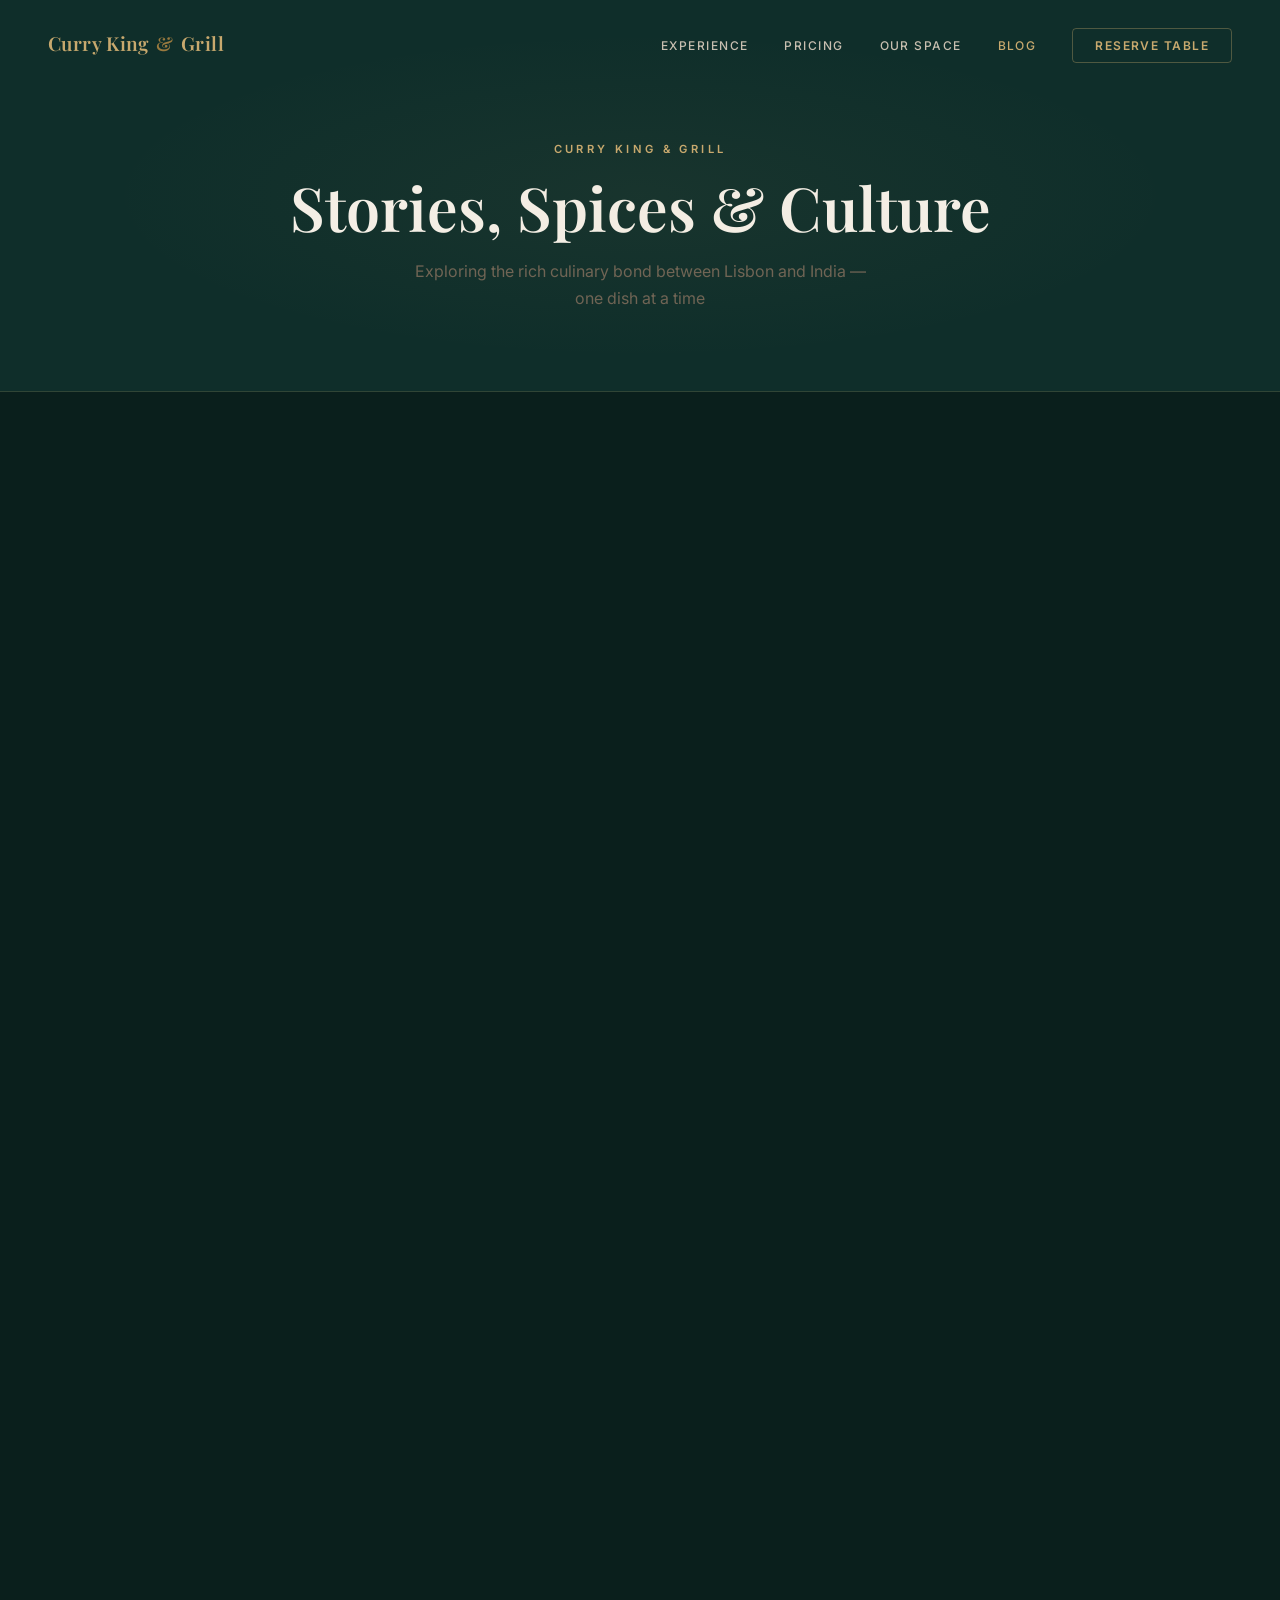
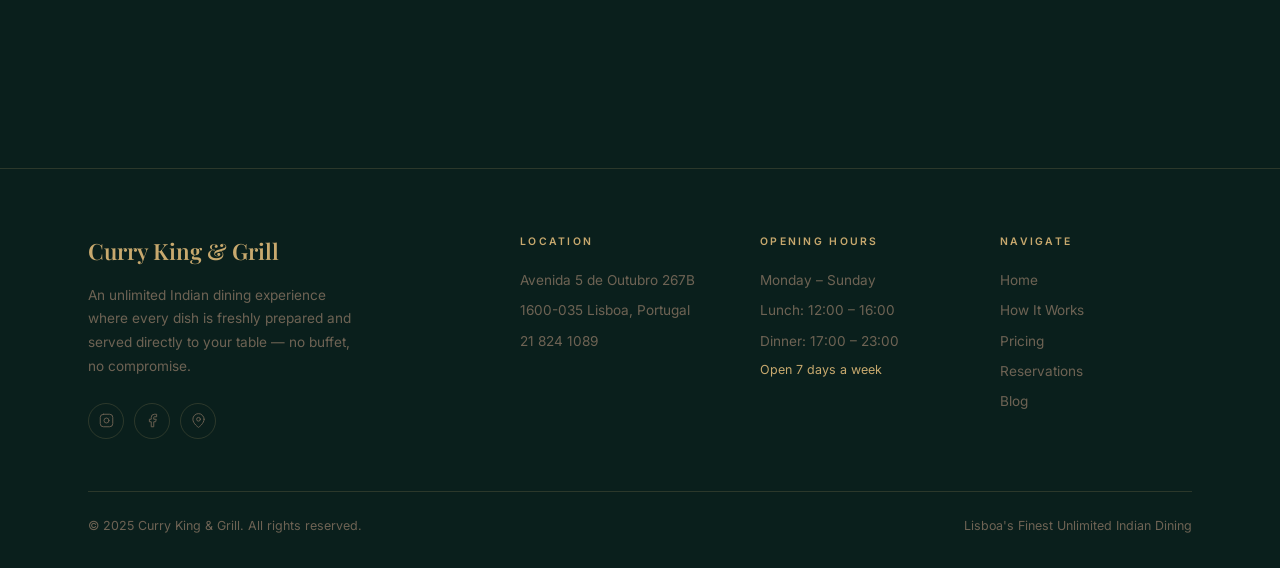
==== blog.html @ 9db5842d "Add blog section with 5 SEO articles on Indian food and Lisbon - Add blog.css with listing and artic" ====
<!DOCTYPE html>
<html lang="en">
<head>
    <meta charset="UTF-8">
    <meta name="viewport" content="width=device-width, initial-scale=1.0">
    <title>Blog — Indian Food, Lisbon & Culture | Curry King & Grill</title>
    <meta name="description" content="Explore articles about Indian cuisine in Lisbon, Portugal's unique culinary connection with India, the best Indian dishes to try, and the history behind the spices.">
    <meta name="keywords" content="indian food lisbon, indian cuisine portugal, lisbon food blog, indian restaurant lisbon, indian food culture">
    <link rel="canonical" href="https://curryking.pt/blog.html">

    <!-- Open Graph -->
    <meta property="og:title" content="Blog — Indian Food, Lisbon & Culture | Curry King & Grill">
    <meta property="og:description" content="Explore articles about Indian cuisine in Lisbon, Portugal's unique culinary connection with India, and the best Indian dishes to try.">
    <meta property="og:type" content="website">
    <meta property="og:url" content="https://curryking.pt/blog.html">
    <meta property="og:image" content="https://curryking.pt/photos/DSC08992 (1).jpg">

    <link rel="preconnect" href="https://fonts.googleapis.com">
    <link rel="preconnect" href="https://fonts.gstatic.com" crossorigin>
    <link href="https://fonts.googleapis.com/css2?family=Playfair+Display:ital,wght@0,400;0,500;0,600;0,700;1,400;1,500&family=Inter:wght@300;400;500;600&display=swap" rel="stylesheet">
    <link rel="stylesheet" href="styles.css">
    <link rel="stylesheet" href="blog.css">
</head>
<body>

    <!-- NAVIGATION -->
    <nav class="nav scrolled" id="nav">
        <div class="nav__container">
            <a href="index.html" class="nav__logo">
                <span>Curry King</span> <span class="nav__logo-amp">&amp;</span> <span>Grill</span>
            </a>
            <button class="nav__toggle" id="navToggle" aria-label="Toggle navigation">
                <span></span><span></span><span></span>
            </button>
            <ul class="nav__links" id="navLinks">
                <li><a href="index.html#experience" class="nav__link">Experience</a></li>
                <li><a href="index.html#pricing" class="nav__link">Pricing</a></li>
                <li><a href="index.html#ambience" class="nav__link">Our Space</a></li>
                <li><a href="blog.html" class="nav__link" style="color: var(--clr-gold)">Blog</a></li>
                <li><a href="index.html#reservation" class="nav__cta">Reserve Table</a></li>
            </ul>
        </div>
    </nav>

    <!-- BLOG HERO -->
    <div class="blog-hero">
        <div class="container">
            <span class="blog-hero__label">Curry King &amp; Grill</span>
            <h1 class="blog-hero__title">Stories, Spices &amp; Culture</h1>
            <p class="blog-hero__subtitle">Exploring the rich culinary bond between Lisbon and India — one dish at a time</p>
        </div>
    </div>

    <!-- ARTICLES GRID -->
    <section class="blog-section">
        <div class="container">
            <div class="blog-grid">

                <!-- Featured article -->
                <a href="blog/indian-food-lisbon-portugal-connection.html" class="blog-card blog-card--featured reveal">
                    <div class="blog-card__img-wrap">
                        <img src="photos/DSC08992 (1).jpg" alt="Indian dishes spread — Curry King & Grill Lisbon" loading="lazy">
                        <div class="blog-card__img-overlay"></div>
                        <span class="blog-card__cat">History &amp; Culture</span>
                    </div>
                    <div class="blog-card__body">
                        <div class="blog-card__meta">
                            <span>January 15, 2025</span>
                            <span class="blog-card__meta-dot"></span>
                            <span>6 min read</span>
                        </div>
                        <h2 class="blog-card__title">Indian Food in Lisbon: Portugal's Unique Culinary Connection with India</h2>
                        <p class="blog-card__excerpt">Few cities in Europe share as deep a bond with Indian cuisine as Lisbon. Long before Indian restaurants became fashionable worldwide, Portugal and India were exchanging spices, flavours, and culinary traditions across the seas — a relationship that continues to shape Lisbon's food scene today.</p>
                        <span class="blog-card__link">
                            Read Article
                            <svg viewBox="0 0 24 24" fill="none" stroke="currentColor" stroke-width="2" stroke-linecap="round" stroke-linejoin="round"><line x1="5" y1="12" x2="19" y2="12"/><polyline points="12 5 19 12 12 19"/></svg>
                        </span>
                    </div>
                </a>

                <!-- Article 2 -->
                <a href="blog/unlimited-indian-dining-lisbon.html" class="blog-card reveal" style="--reveal-delay: 0.1s">
                    <div class="blog-card__img-wrap">
                        <img src="photos/DSC07503 (1) (1).jpg" alt="Curry King & Grill dining room" loading="lazy">
                        <div class="blog-card__img-overlay"></div>
                        <span class="blog-card__cat">Dining Experience</span>
                    </div>
                    <div class="blog-card__body">
                        <div class="blog-card__meta">
                            <span>February 3, 2025</span>
                            <span class="blog-card__meta-dot"></span>
                            <span>5 min read</span>
                        </div>
                        <h2 class="blog-card__title">Unlimited Indian Dining in Lisbon — A Revolution in How We Experience Indian Food</h2>
                        <p class="blog-card__excerpt">What if you could order every dish that caught your eye — then order more? Discover how unlimited Indian dining is changing the way Lisbon eats.</p>
                        <span class="blog-card__link">
                            Read Article
                            <svg viewBox="0 0 24 24" fill="none" stroke="currentColor" stroke-width="2" stroke-linecap="round" stroke-linejoin="round"><line x1="5" y1="12" x2="19" y2="12"/><polyline points="12 5 19 12 12 19"/></svg>
                        </span>
                    </div>
                </a>

                <!-- Article 3 -->
                <a href="blog/goa-lisbon-portugal-india-culinary-history.html" class="blog-card reveal" style="--reveal-delay: 0.15s">
                    <div class="blog-card__img-wrap">
                        <img src="photos/DSC08837 (1).jpg" alt="Tandoori chicken — Indian spice tradition" loading="lazy">
                        <div class="blog-card__img-overlay"></div>
                        <span class="blog-card__cat">History</span>
                    </div>
                    <div class="blog-card__body">
                        <div class="blog-card__meta">
                            <span>February 20, 2025</span>
                            <span class="blog-card__meta-dot"></span>
                            <span>7 min read</span>
                        </div>
                        <h2 class="blog-card__title">From Goa to Lisbon: 500 Years of Portugal and India's Culinary Bond</h2>
                        <p class="blog-card__excerpt">When Vasco da Gama sailed into the Indian Ocean in 1498, he sparked a culinary revolution that still resonates in Lisbon's kitchens and restaurants today.</p>
                        <span class="blog-card__link">
                            Read Article
                            <svg viewBox="0 0 24 24" fill="none" stroke="currentColor" stroke-width="2" stroke-linecap="round" stroke-linejoin="round"><line x1="5" y1="12" x2="19" y2="12"/><polyline points="12 5 19 12 12 19"/></svg>
                        </span>
                    </div>
                </a>

                <!-- Article 4 -->
                <a href="blog/best-indian-dishes-lisbon-food-guide.html" class="blog-card reveal" style="--reveal-delay: 0.2s">
                    <div class="blog-card__img-wrap">
                        <img src="photos/DSC09037 (1).jpg" alt="Butter chicken curry" loading="lazy">
                        <div class="blog-card__img-overlay"></div>
                        <span class="blog-card__cat">Food Guide</span>
                    </div>
                    <div class="blog-card__body">
                        <div class="blog-card__meta">
                            <span>March 10, 2025</span>
                            <span class="blog-card__meta-dot"></span>
                            <span>6 min read</span>
                        </div>
                        <h2 class="blog-card__title">The Best Indian Dishes to Try in Lisbon — A Complete Food Guide</h2>
                        <p class="blog-card__excerpt">From silky Butter Chicken to charred Tandoori skewers — your essential guide to the Indian dishes every visitor to Lisbon must try at least once.</p>
                        <span class="blog-card__link">
                            Read Article
                            <svg viewBox="0 0 24 24" fill="none" stroke="currentColor" stroke-width="2" stroke-linecap="round" stroke-linejoin="round"><line x1="5" y1="12" x2="19" y2="12"/><polyline points="12 5 19 12 12 19"/></svg>
                        </span>
                    </div>
                </a>

                <!-- Article 5 -->
                <a href="blog/lisbon-indian-food-destination-europe.html" class="blog-card reveal" style="--reveal-delay: 0.25s">
                    <div class="blog-card__img-wrap">
                        <img src="photos/DSC07465 (1) (1).jpg" alt="Curry King & Grill — Lisbon's Indian dining destination" loading="lazy">
                        <div class="blog-card__img-overlay"></div>
                        <span class="blog-card__cat">Lisbon</span>
                    </div>
                    <div class="blog-card__body">
                        <div class="blog-card__meta">
                            <span>April 2, 2025</span>
                            <span class="blog-card__meta-dot"></span>
                            <span>5 min read</span>
                        </div>
                        <h2 class="blog-card__title">Why Lisbon Is Becoming Europe's Next Great Indian Food Destination</h2>
                        <p class="blog-card__excerpt">Quietly and confidently, Lisbon has been building a reputation as one of Europe's finest cities for authentic Indian cuisine. Here's why food lovers are taking notice.</p>
                        <span class="blog-card__link">
                            Read Article
                            <svg viewBox="0 0 24 24" fill="none" stroke="currentColor" stroke-width="2" stroke-linecap="round" stroke-linejoin="round"><line x1="5" y1="12" x2="19" y2="12"/><polyline points="12 5 19 12 12 19"/></svg>
                        </span>
                    </div>
                </a>

            </div>
        </div>
    </section>

    <!-- FOOTER -->
    <footer class="footer">
        <div class="container">
            <div class="footer__grid">
                <div class="footer__brand">
                    <h3 class="footer__logo">Curry King &amp; Grill</h3>
                    <p class="footer__tagline">An unlimited Indian dining experience where every dish is freshly prepared and served directly to your table — no buffet, no compromise.</p>
                    <div class="footer__social">
                        <a href="https://www.instagram.com/currykingngrill/" target="_blank" rel="noopener noreferrer" aria-label="Instagram">
                            <svg viewBox="0 0 24 24" fill="none" stroke="currentColor" stroke-width="1.5" stroke-linecap="round" stroke-linejoin="round"><rect x="2" y="2" width="20" height="20" rx="5"/><circle cx="12" cy="12" r="4"/><circle cx="17.5" cy="6.5" r="0.5" fill="currentColor" stroke="none"/></svg>
                        </a>
                        <a href="https://www.facebook.com/currykingngrill" target="_blank" rel="noopener noreferrer" aria-label="Facebook">
                            <svg viewBox="0 0 24 24" fill="none" stroke="currentColor" stroke-width="1.5" stroke-linecap="round" stroke-linejoin="round"><path d="M18 2h-3a5 5 0 0 0-5 5v3H7v4h3v8h4v-8h3l1-4h-4V7a1 1 0 0 1 1-1h3z"/></svg>
                        </a>
                        <a href="https://maps.google.com/?q=Avenida+5+de+Outubro+267B,+1600-035+Lisboa" target="_blank" rel="noopener noreferrer" aria-label="Google Maps">
                            <svg viewBox="0 0 24 24" fill="none" stroke="currentColor" stroke-width="1.5" stroke-linecap="round" stroke-linejoin="round"><path d="M21 10c0 7-9 13-9 13S3 17 3 10a9 9 0 0 1 18 0z"/><circle cx="12" cy="10" r="3"/></svg>
                        </a>
                    </div>
                </div>
                <div class="footer__col">
                    <h4>Location</h4>
                    <ul>
                        <li>Avenida 5 de Outubro 267B</li>
                        <li>1600-035 Lisboa, Portugal</li>
                        <li><a href="tel:+351218241089">21 824 1089</a></li>
                    </ul>
                </div>
                <div class="footer__col">
                    <h4>Opening Hours</h4>
                    <ul>
                        <li>Monday – Sunday</li>
                        <li>Lunch: 12:00 – 16:00</li>
                        <li>Dinner: 17:00 – 23:00</li>
                        <li class="footer__open-badge">Open 7 days a week</li>
                    </ul>
                </div>
                <div class="footer__col">
                    <h4>Navigate</h4>
                    <ul>
                        <li><a href="index.html">Home</a></li>
                        <li><a href="index.html#experience">How It Works</a></li>
                        <li><a href="index.html#pricing">Pricing</a></li>
                        <li><a href="index.html#reservation">Reservations</a></li>
                        <li><a href="blog.html">Blog</a></li>
                    </ul>
                </div>
            </div>
            <div class="footer__bottom">
                <p>&copy; 2025 Curry King &amp; Grill. All rights reserved.</p>
                <p>Lisboa's Finest Unlimited Indian Dining</p>
            </div>
        </div>
    </footer>

    <script src="script.js"></script>
</body>
</html>
---- styles.css ----
/* ================================================================
   CURRY KING & GRILL — Premium Stylesheet
   Dark green luxury theme with gold accents
   Mobile-first, responsive
================================================================ */

/* ----------------------------------------------------------------
   1. CSS CUSTOM PROPERTIES (Design Tokens)
---------------------------------------------------------------- */
:root {
    /* Colours */
    --clr-dark:       #0a1f1c;   /* deepest bg */
    --clr-dark-2:     #0f2e2a;   /* section alt bg */
    --clr-dark-3:     #162f2c;   /* card surfaces */
    --clr-gold:       #c8a96e;   /* primary accent */
    --clr-gold-light: #dfc48a;   /* hover gold */
    --clr-gold-dark:  #9a7a3f;   /* subdued gold */
    --clr-cream:      #f5f0e8;   /* headings / strong text */
    --clr-text:       #c8bfb0;   /* body text */
    --clr-muted:      #6e6354;   /* secondary / placeholder */
    --clr-border:     rgba(200, 169, 110, 0.18);
    --clr-border-2:   rgba(200, 169, 110, 0.35);

    /* Typography */
    --font-serif: 'Playfair Display', Georgia, serif;
    --font-sans:  'Inter', system-ui, sans-serif;

    /* Spacing */
    --section-gap: 110px;
    --container:   1200px;
    --radius:      4px;

    /* Motion */
    --ease:        cubic-bezier(0.4, 0, 0.2, 1);
    --t-fast:      0.2s;
    --t-mid:       0.35s;
    --t-slow:      0.6s;
}

/* ----------------------------------------------------------------
   2. RESET & BASE
---------------------------------------------------------------- */
*, *::before, *::after {
    margin: 0;
    padding: 0;
    box-sizing: border-box;
}

html {
    scroll-behavior: smooth;
    font-size: 16px;
    -webkit-text-size-adjust: 100%;
}

body {
    font-family: var(--font-sans);
    background-color: var(--clr-dark);
    color: var(--clr-text);
    line-height: 1.65;
    overflow-x: hidden;
}

img {
    display: block;
    max-width: 100%;
}

a {
    text-decoration: none;
    color: inherit;
}

ul {
    list-style: none;
}

button {
    border: none;
    cursor: pointer;
    font-family: var(--font-sans);
}

/* ----------------------------------------------------------------
   3. UTILITY CLASSES
---------------------------------------------------------------- */
.container {
    max-width: var(--container);
    margin-inline: auto;
    padding-inline: 48px;
}

/* Section header block (reused across sections) */
.section-header {
    text-align: center;
    margin-bottom: 64px;
}

.section-label {
    display: block;
    font-size: 0.72rem;
    font-weight: 600;
    letter-spacing: 0.28em;
    text-transform: uppercase;
    color: var(--clr-gold);
    margin-bottom: 14px;
}

.section-title {
    font-family: var(--font-serif);
    font-size: clamp(2rem, 4.5vw, 3.2rem);
    font-weight: 600;
    color: var(--clr-cream);
    line-height: 1.15;
    margin-bottom: 16px;
}

.section-subtitle {
    font-size: 1rem;
    color: var(--clr-muted);
    max-width: 480px;
    margin-inline: auto;
}

/* ----------------------------------------------------------------
   4. BUTTONS
---------------------------------------------------------------- */
.btn {
    display: inline-flex;
    align-items: center;
    justify-content: center;
    gap: 8px;
    padding: 14px 38px;
    font-family: var(--font-sans);
    font-size: 0.8rem;
    font-weight: 600;
    letter-spacing: 0.1em;
    text-transform: uppercase;
    border-radius: var(--radius);
    border: 1.5px solid transparent;
    cursor: pointer;
    transition: background var(--t-mid) var(--ease),
                color var(--t-mid) var(--ease),
                border-color var(--t-mid) var(--ease),
                transform var(--t-fast) var(--ease),
                box-shadow var(--t-mid) var(--ease);
    white-space: nowrap;
}

/* Gold filled */
.btn--primary {
    background-color: var(--clr-gold);
    color: var(--clr-dark);
    border-color: var(--clr-gold);
}
.btn--primary:hover {
    background-color: var(--clr-gold-light);
    border-color: var(--clr-gold-light);
    transform: translateY(-2px);
    box-shadow: 0 10px 32px rgba(200, 169, 110, 0.28);
}

/* Ghost (cream outline) */
.btn--ghost {
    background-color: transparent;
    color: var(--clr-cream);
    border-color: rgba(245, 240, 232, 0.35);
}
.btn--ghost:hover {
    border-color: var(--clr-gold);
    color: var(--clr-gold);
    transform: translateY(-2px);
}

/* Gold outline (used in pricing) */
.btn--outline {
    background-color: transparent;
    color: var(--clr-gold);
    border-color: var(--clr-border-2);
}
.btn--outline:hover {
    background-color: rgba(200, 169, 110, 0.08);
    border-color: var(--clr-gold);
    transform: translateY(-2px);
}

/* ----------------------------------------------------------------
   5. SCROLL REVEAL — base state
   JS adds .visible to trigger the animation
---------------------------------------------------------------- */
.reveal {
    opacity: 0;
    transform: translateY(28px);
    transition: opacity var(--t-slow) var(--ease) var(--reveal-delay, 0s),
                transform var(--t-slow) var(--ease) var(--reveal-delay, 0s);
}
.reveal.visible {
    opacity: 1;
    transform: translateY(0);
}

/* ----------------------------------------------------------------
   6. NAVIGATION
---------------------------------------------------------------- */
.nav {
    position: fixed;
    inset-block-start: 0;
    inset-inline: 0;
    z-index: 900;
    transition: background var(--t-mid) var(--ease),
                border-color var(--t-mid) var(--ease),
                padding var(--t-mid) var(--ease);
}

/* scrolled state — added by JS */
.nav.scrolled {
    background-color: rgba(10, 31, 28, 0.96);
    backdrop-filter: blur(14px);
    -webkit-backdrop-filter: blur(14px);
    border-bottom: 1px solid var(--clr-border);
}

.nav__container {
    display: flex;
    align-items: center;
    justify-content: space-between;
    padding: 28px 48px;
    max-width: 1400px;
    margin-inline: auto;
    transition: padding var(--t-mid) var(--ease);
}
.nav.scrolled .nav__container {
    padding: 16px 48px;
}

/* Logo */
.nav__logo {
    font-family: var(--font-serif);
    font-size: 1.2rem;
    font-weight: 600;
    color: var(--clr-gold);
    letter-spacing: 0.02em;
    flex-shrink: 0;
}
.nav__logo-amp {
    color: var(--clr-gold-dark);
    margin-inline: 2px;
}

/* Links */
.nav__links {
    display: flex;
    align-items: center;
    gap: 36px;
}

.nav__link {
    font-size: 0.75rem;
    font-weight: 500;
    letter-spacing: 0.12em;
    text-transform: uppercase;
    color: var(--clr-text);
    transition: color var(--t-fast);
}
.nav__link:hover {
    color: var(--clr-gold);
}

/* CTA link in nav */
.nav__cta {
    font-size: 0.75rem;
    font-weight: 600;
    letter-spacing: 0.12em;
    text-transform: uppercase;
    color: var(--clr-gold);
    border: 1.5px solid var(--clr-border-2);
    padding: 9px 22px;
    border-radius: var(--radius);
    transition: background var(--t-fast), color var(--t-fast);
}
.nav__cta:hover {
    background-color: var(--clr-gold);
    color: var(--clr-dark);
}

/* Hamburger toggle — hidden on desktop */
.nav__toggle {
    display: none;
    flex-direction: column;
    justify-content: center;
    gap: 5px;
    background: none;
    padding: 4px;
    z-index: 1001;
}
.nav__toggle span {
    display: block;
    width: 24px;
    height: 1.5px;
    background-color: var(--clr-cream);
    border-radius: 2px;
    transition: transform var(--t-mid) var(--ease), opacity var(--t-fast);
}
/* Hamburger → X animation */
.nav__toggle.open span:nth-child(1) { transform: translateY(6.5px) rotate(45deg); }
.nav__toggle.open span:nth-child(2) { opacity: 0; transform: scaleX(0); }
.nav__toggle.open span:nth-child(3) { transform: translateY(-6.5px) rotate(-45deg); }

/* ----------------------------------------------------------------
   7. HERO SECTION
---------------------------------------------------------------- */
.hero {
    position: relative;
    min-height: 100svh;
    display: flex;
    align-items: center;
    justify-content: center;
    overflow: hidden;
}

/* Background photo */
.hero__bg {
    position: absolute;
    inset: 0;
}
.hero__img {
    width: 100%;
    height: 100%;
    object-fit: cover;
    object-position: center;
    transform: scale(1.06);
    animation: heroKenBurns 9s var(--ease) forwards;
}
@keyframes heroKenBurns {
    to { transform: scale(1); }
}

/* Dark overlay — heavier at top for nav readability */
.hero__overlay {
    position: absolute;
    inset: 0;
    background: linear-gradient(
        160deg,
        rgba(10, 31, 28, 0.9) 0%,
        rgba(10, 31, 28, 0.72) 45%,
        rgba(10, 31, 28, 0.88) 100%
    );
}

/* Content */
.hero__content {
    position: relative;
    z-index: 1;
    text-align: center;
    padding-inline: 24px;
    max-width: 820px;
    animation: fadeUp 1.1s var(--ease) 0.2s both;
}

@keyframes fadeUp {
    from { opacity: 0; transform: translateY(32px); }
    to   { opacity: 1; transform: translateY(0); }
}

.hero__eyebrow {
    font-size: 0.7rem;
    font-weight: 600;
    letter-spacing: 0.32em;
    text-transform: uppercase;
    color: var(--clr-gold);
    margin-bottom: 20px;
    animation: fadeUp 1.1s var(--ease) 0.4s both;
}

.hero__title {
    font-family: var(--font-serif);
    font-size: clamp(2.8rem, 8vw, 6rem);
    font-weight: 600;
    color: var(--clr-cream);
    line-height: 1.08;
    margin-bottom: 24px;
    animation: fadeUp 1.1s var(--ease) 0.6s both;
}
.hero__title em {
    color: var(--clr-gold);
    font-style: italic;
}

.hero__subtitle {
    font-size: clamp(1rem, 2vw, 1.15rem);
    color: rgba(200, 191, 176, 0.85);
    line-height: 1.75;
    margin-bottom: 20px;
    animation: fadeUp 1.1s var(--ease) 0.75s both;
}

.hero__badge {
    display: inline-flex;
    align-items: center;
    gap: 8px;
    font-size: 0.72rem;
    letter-spacing: 0.16em;
    text-transform: uppercase;
    color: var(--clr-gold);
    margin-bottom: 40px;
    animation: fadeUp 1.1s var(--ease) 0.85s both;
}
.badge-dot {
    width: 5px;
    height: 5px;
    background: var(--clr-gold);
    border-radius: 50%;
    flex-shrink: 0;
}

.hero__actions {
    display: flex;
    gap: 14px;
    justify-content: center;
    flex-wrap: wrap;
    margin-bottom: 28px;
    animation: fadeUp 1.1s var(--ease) 0.95s both;
}

.hero__urgency {
    display: inline-flex;
    align-items: center;
    gap: 8px;
    font-size: 0.72rem;
    letter-spacing: 0.22em;
    text-transform: uppercase;
    color: var(--clr-muted);
    animation: fadeUp 1.1s var(--ease) 1.05s both;
}
.urgency-pip {
    display: inline-block;
    width: 6px;
    height: 6px;
    border-radius: 50%;
    background: #e05555;
    box-shadow: 0 0 8px rgba(224, 85, 85, 0.7);
    animation: pulse 2s ease-in-out infinite;
}
@keyframes pulse {
    0%, 100% { opacity: 1; }
    50%       { opacity: 0.4; }
}

/* Vertical scroll line */
.hero__scroll {
    position: absolute;
    bottom: 40px;
    left: 50%;
    transform: translateX(-50%);
    z-index: 1;
    animation: fadeUp 1s var(--ease) 1.4s both;
}
.scroll-line {
    display: block;
    width: 1px;
    height: 58px;
    background: linear-gradient(to bottom, var(--clr-gold), transparent);
    margin-inline: auto;
    animation: scrollDrop 2.2s var(--ease) infinite;
}
@keyframes scrollDrop {
    0%   { opacity: 0; transform: scaleY(0);   transform-origin: top; }
    40%  { opacity: 1; }
    100% { opacity: 0; transform: scaleY(1);   transform-origin: top; }
}

/* ----------------------------------------------------------------
   8. EXPERIENCE SECTION
---------------------------------------------------------------- */
.experience {
    padding-block: var(--section-gap);
    background-color: var(--clr-dark-2);
}

.experience__steps {
    display: grid;
    grid-template-columns: 1fr 60px 1fr 60px 1fr;
    align-items: start;
    gap: 0;
}

/* Each step card */
.experience__step {
    text-align: center;
    padding: 36px 28px;
}

/* Icon circle */
.experience__icon {
    width: 72px;
    height: 72px;
    border: 1.5px solid var(--clr-border);
    border-radius: 50%;
    display: flex;
    align-items: center;
    justify-content: center;
    margin-inline: auto;
    margin-bottom: 22px;
    color: var(--clr-gold);
    transition: border-color var(--t-mid), background var(--t-mid), transform var(--t-mid);
}
.experience__step:hover .experience__icon {
    border-color: var(--clr-gold);
    background-color: rgba(200, 169, 110, 0.07);
    transform: scale(1.06);
}
.experience__icon svg {
    width: 26px;
    height: 26px;
}

.experience__num {
    display: block;
    font-size: 0.65rem;
    font-weight: 600;
    letter-spacing: 0.25em;
    text-transform: uppercase;
    color: var(--clr-gold);
    margin-bottom: 10px;
}

.experience__step h3 {
    font-family: var(--font-serif);
    font-size: 1.25rem;
    font-weight: 500;
    color: var(--clr-cream);
    margin-bottom: 12px;
}

.experience__step p {
    font-size: 0.9rem;
    color: var(--clr-muted);
    line-height: 1.75;
    max-width: 240px;
    margin-inline: auto;
}

/* Horizontal gold line between steps */
.experience__connector {
    height: 1px;
    background: linear-gradient(to right, transparent, var(--clr-gold), transparent);
    align-self: center;
    margin-top: -30px; /* visually align with icons */
}

/* Trust statement below the steps */
.experience__trust {
    display: flex;
    align-items: center;
    gap: 24px;
    margin-top: 64px;
    max-width: 560px;
    margin-inline: auto;
}
.trust-line {
    flex: 1;
    height: 1px;
    background: var(--clr-border);
}
.experience__trust p {
    font-size: 0.78rem;
    font-weight: 500;
    letter-spacing: 0.14em;
    text-transform: uppercase;
    color: var(--clr-gold);
    white-space: nowrap;
    text-align: center;
}

/* ----------------------------------------------------------------
   9. PRICING SECTION
---------------------------------------------------------------- */
.pricing {
    padding-block: var(--section-gap);
    background-color: var(--clr-dark);
    position: relative;
    overflow: hidden;
}

/* Subtle radial glow behind cards */
.pricing::before {
    content: '';
    position: absolute;
    inset: 0;
    background: radial-gradient(ellipse 70% 60% at 50% 50%, rgba(200, 169, 110, 0.04) 0%, transparent 70%);
    pointer-events: none;
}

.pricing__cards {
    display: grid;
    grid-template-columns: 1fr 1fr;
    gap: 24px;
    max-width: 820px;
    margin-inline: auto;
}

/* Base card */
.pricing__card {
    position: relative;
    border: 1px solid var(--clr-border);
    border-radius: 8px;
    padding: 52px 44px;
    text-align: center;
    background: rgba(255,255,255,0.02);
    transition: border-color var(--t-slow), transform var(--t-slow), box-shadow var(--t-slow);
    overflow: hidden;
}
.pricing__card::before {
    content: '';
    position: absolute;
    inset: 0;
    background: linear-gradient(140deg, rgba(200, 169, 110, 0.05) 0%, transparent 55%);
    opacity: 0;
    transition: opacity var(--t-slow);
}
.pricing__card:hover {
    border-color: var(--clr-border-2);
    transform: translateY(-5px);
    box-shadow: 0 24px 64px rgba(0, 0, 0, 0.45);
}
.pricing__card:hover::before { opacity: 1; }

/* Featured (dinner) card */
.pricing__card--featured {
    border-color: var(--clr-border-2);
    background: linear-gradient(140deg, rgba(200, 169, 110, 0.07) 0%, rgba(255,255,255,0.02) 100%);
}

/* "Most Popular" badge */
.pricing__badge {
    position: absolute;
    top: 18px;
    right: 18px;
    font-size: 0.62rem;
    font-weight: 700;
    letter-spacing: 0.14em;
    text-transform: uppercase;
    color: var(--clr-dark);
    background: var(--clr-gold);
    padding: 4px 10px;
    border-radius: 2px;
}

.pricing__period {
    font-family: var(--font-serif);
    font-size: 1.1rem;
    color: var(--clr-cream);
    margin-bottom: 6px;
    letter-spacing: 0.04em;
}

.pricing__hours {
    font-size: 0.75rem;
    color: var(--clr-muted);
    letter-spacing: 0.06em;
    margin-bottom: 28px;
}

/* Price display */
.pricing__price {
    display: flex;
    align-items: flex-start;
    justify-content: center;
    line-height: 1;
    margin-bottom: 6px;
    gap: 2px;
}
.pricing__currency {
    font-family: var(--font-sans);
    font-size: 1.4rem;
    font-weight: 300;
    color: var(--clr-gold);
    margin-top: 12px;
}
.pricing__amount {
    font-family: var(--font-serif);
    font-size: 5rem;
    font-weight: 400;
    color: var(--clr-cream);
}
.pricing__decimal {
    font-family: var(--font-serif);
    font-size: 2rem;
    font-weight: 400;
    color: var(--clr-cream);
    align-self: flex-end;
    margin-bottom: 8px;
}

.pricing__per {
    font-size: 0.75rem;
    letter-spacing: 0.1em;
    text-transform: uppercase;
    color: var(--clr-muted);
    margin-bottom: 30px;
}

/* Feature list */
.pricing__list {
    border-top: 1px solid var(--clr-border);
    padding-top: 24px;
    text-align: left;
    margin-bottom: 32px;
}
.pricing__list li {
    font-size: 0.87rem;
    color: var(--clr-text);
    padding-block: 7px;
    display: flex;
    align-items: center;
    gap: 10px;
}
.pricing__list li::before {
    content: '';
    width: 4px;
    height: 4px;
    border-radius: 50%;
    background: var(--clr-gold);
    flex-shrink: 0;
}

.pricing__btn {
    width: 100%;
    padding-block: 14px;
}

/* Welcome drink note */
.pricing__note {
    text-align: center;
    margin-top: 48px;
    font-size: 0.75rem;
    letter-spacing: 0.16em;
    text-transform: uppercase;
    color: var(--clr-gold);
}

/* ----------------------------------------------------------------
   10. MENU / FOOD SHOWCASE
---------------------------------------------------------------- */
.menu {
    padding-block: var(--section-gap);
    background-color: var(--clr-dark-2);
}

/* Filter buttons */
.menu__filters {
    display: flex;
    justify-content: center;
    flex-wrap: wrap;
    gap: 8px;
    margin-bottom: 48px;
    padding-inline: 24px;
}

.menu__filter {
    padding: 9px 22px;
    font-size: 0.72rem;
    font-weight: 500;
    letter-spacing: 0.14em;
    text-transform: uppercase;
    border: 1px solid var(--clr-border);
    border-radius: 2px;
    background: none;
    color: var(--clr-muted);
    cursor: pointer;
    transition: border-color var(--t-fast), color var(--t-fast), background var(--t-fast);
    font-family: var(--font-sans);
}
.menu__filter:hover,
.menu__filter.active {
    border-color: var(--clr-gold);
    color: var(--clr-gold);
    background: rgba(200, 169, 110, 0.06);
}

/* 4-column photo grid */
.menu__grid {
    display: grid;
    grid-template-columns: repeat(4, 1fr);
    gap: 3px;
}

.menu__item {
    position: relative;
    overflow: hidden;
    aspect-ratio: 3 / 4;
    cursor: default;
}

.menu__item img {
    width: 100%;
    height: 100%;
    object-fit: cover;
    transition: transform 0.7s var(--ease);
}
.menu__item:hover img {
    transform: scale(1.08);
}

/* Gradient overlay */
.menu__item-overlay {
    position: absolute;
    inset: 0;
    background: linear-gradient(
        to top,
        rgba(10, 31, 28, 0.92) 0%,
        rgba(10, 31, 28, 0.25) 50%,
        transparent 100%
    );
    transition: background 0.45s var(--ease);
}
.menu__item:hover .menu__item-overlay {
    background: linear-gradient(
        to top,
        rgba(10, 31, 28, 0.97) 0%,
        rgba(10, 31, 28, 0.45) 60%,
        transparent 100%
    );
}

/* Text content pinned to bottom */
.menu__item-content {
    position: absolute;
    bottom: 0;
    inset-inline: 0;
    padding: 24px 20px;
    transform: translateY(4px);
    transition: transform var(--t-mid) var(--ease);
}
.menu__item:hover .menu__item-content {
    transform: translateY(0);
}

.menu__item-category {
    font-size: 0.62rem;
    font-weight: 600;
    letter-spacing: 0.22em;
    text-transform: uppercase;
    color: var(--clr-gold);
    margin-bottom: 4px;
}

.menu__item-name {
    font-family: var(--font-serif);
    font-size: 1.1rem;
    font-weight: 500;
    color: var(--clr-cream);
    margin-bottom: 4px;
}

.menu__item-desc {
    font-size: 0.78rem;
    color: rgba(200, 191, 176, 0.6);
    opacity: 0;
    transform: translateY(6px);
    transition: opacity 0.3s var(--ease) 0.05s, transform 0.3s var(--ease) 0.05s;
}
.menu__item:hover .menu__item-desc {
    opacity: 1;
    transform: translateY(0);
}

/* Hidden items during filter */
.menu__item.hidden {
    display: none;
}

/* ----------------------------------------------------------------
   11. AMBIENCE / OUR SPACE
---------------------------------------------------------------- */
.ambience {
    padding-block: var(--section-gap);
    background-color: var(--clr-dark);
}

/* Photo mosaic: large | middle col (2 rows) | large */
.ambience__mosaic {
    display: grid;
    grid-template-columns: 2fr 1.4fr 2fr;
    grid-template-rows: 300px 300px;
    gap: 3px;
    margin-bottom: 64px;
}

/* Main photo spans both rows of col 1 */
.ambience__photo--main {
    grid-column: 1;
    grid-row: 1 / span 2;
}

/* End photo spans both rows of col 3 */
.ambience__photo--end {
    grid-column: 3;
    grid-row: 1 / span 2;
}

/* Middle items auto-placed in col 2, rows 1 and 2 */
.ambience__photo {
    position: relative;
    overflow: hidden;
}

.ambience__photo img {
    width: 100%;
    height: 100%;
    object-fit: cover;
    transition: transform 0.7s var(--ease);
}
.ambience__photo:hover img {
    transform: scale(1.05);
}

.ambience__photo-overlay {
    position: absolute;
    inset: 0;
    background: rgba(10, 31, 28, 0.25);
    transition: background var(--t-mid);
}
.ambience__photo:hover .ambience__photo-overlay {
    background: rgba(10, 31, 28, 0.08);
}

/* Pull-quote */
.ambience__quote {
    max-width: 620px;
    margin-inline: auto;
    text-align: center;
    padding-block: 0;
}
.ambience__quote p {
    font-family: var(--font-serif);
    font-size: clamp(1.2rem, 2.5vw, 1.6rem);
    font-style: italic;
    color: var(--clr-text);
    line-height: 1.6;
    margin-bottom: 16px;
}
.ambience__quote cite {
    font-style: normal;
    font-size: 0.7rem;
    letter-spacing: 0.22em;
    text-transform: uppercase;
    color: var(--clr-gold);
}

/* ----------------------------------------------------------------
   12. RESERVATION SECTION
---------------------------------------------------------------- */
.reservation {
    padding-block: var(--section-gap);
    background-color: var(--clr-dark-2);
    position: relative;
    overflow: hidden;
}

/* Decorative rings */
.reservation::before,
.reservation::after {
    content: '';
    position: absolute;
    border: 1px solid var(--clr-border);
    border-radius: 50%;
    pointer-events: none;
}
.reservation::before {
    width: 500px;
    height: 500px;
    top: -150px;
    right: -150px;
}
.reservation::after {
    width: 600px;
    height: 600px;
    bottom: -200px;
    left: -200px;
}

.reservation__wrap {
    max-width: 680px;
    margin-inline: auto;
    position: relative;
    z-index: 1;
}

/* Form grid — 2 columns */
.reservation__form {
    display: grid;
    grid-template-columns: 1fr 1fr;
    gap: 20px;
}

.form-group {
    display: flex;
    flex-direction: column;
    gap: 7px;
}
.form-group--full {
    grid-column: 1 / -1;
}

/* Label */
.form-group label {
    font-size: 0.68rem;
    font-weight: 600;
    letter-spacing: 0.18em;
    text-transform: uppercase;
    color: var(--clr-gold);
}

/* Input & date */
.form-group input[type="text"],
.form-group input[type="tel"],
.form-group input[type="date"] {
    background: rgba(255, 255, 255, 0.04);
    border: 1px solid var(--clr-border);
    border-radius: var(--radius);
    padding: 13px 18px;
    font-family: var(--font-sans);
    font-size: 0.92rem;
    color: var(--clr-cream);
    outline: none;
    width: 100%;
    transition: border-color var(--t-fast), box-shadow var(--t-fast), background var(--t-fast);
    -webkit-appearance: none;
}
.form-group input::placeholder {
    color: var(--clr-muted);
}
.form-group input:focus {
    border-color: var(--clr-gold);
    background: rgba(200, 169, 110, 0.04);
    box-shadow: 0 0 0 3px rgba(200, 169, 110, 0.1);
}
.form-group input.has-error {
    border-color: #c05050;
    box-shadow: 0 0 0 3px rgba(192, 80, 80, 0.12);
}

/* Date input colour fix */
.form-group input[type="date"]::-webkit-calendar-picker-indicator {
    filter: invert(0.7) sepia(1) saturate(3) hue-rotate(5deg);
    cursor: pointer;
}

/* Select wrapper (for custom arrow) */
.select-wrap {
    position: relative;
}
.select-wrap::after {
    content: '';
    position: absolute;
    right: 18px;
    top: 50%;
    transform: translateY(-50%);
    width: 0;
    height: 0;
    border-left: 5px solid transparent;
    border-right: 5px solid transparent;
    border-top: 5px solid var(--clr-gold);
    pointer-events: none;
}
.select-wrap select {
    background: rgba(255, 255, 255, 0.04);
    border: 1px solid var(--clr-border);
    border-radius: var(--radius);
    padding: 13px 42px 13px 18px;
    font-family: var(--font-sans);
    font-size: 0.92rem;
    color: var(--clr-cream);
    outline: none;
    width: 100%;
    -webkit-appearance: none;
    appearance: none;
    cursor: pointer;
    transition: border-color var(--t-fast), box-shadow var(--t-fast);
}
.select-wrap select:focus {
    border-color: var(--clr-gold);
    box-shadow: 0 0 0 3px rgba(200, 169, 110, 0.1);
}
.select-wrap select option,
.select-wrap select optgroup {
    background-color: #0f2e2a;
    color: var(--clr-cream);
}
.select-wrap select.has-error {
    border-color: #c05050;
}

/* Error messages */
.form-error {
    font-size: 0.74rem;
    color: #c05050;
    display: none;
}
.form-error.visible {
    display: block;
}

/* Submit button */
.reservation__submit {
    margin-top: 6px;
    padding-block: 16px;
    font-size: 0.85rem;
}

/* Note below form */
.reservation__note {
    text-align: center;
    margin-top: 28px;
    font-size: 0.8rem;
    color: var(--clr-muted);
    line-height: 1.7;
}

/* ----------------------------------------------------------------
   13. FOOTER
---------------------------------------------------------------- */
.footer {
    background-color: var(--clr-dark);
    border-top: 1px solid var(--clr-border);
    padding-block: 64px 32px;
}

.footer__grid {
    display: grid;
    grid-template-columns: 2fr 1fr 1fr 1fr;
    gap: 48px;
    margin-bottom: 52px;
}

.footer__logo {
    font-family: var(--font-serif);
    font-size: 1.4rem;
    font-weight: 600;
    color: var(--clr-gold);
    margin-bottom: 14px;
}

.footer__tagline {
    font-size: 0.85rem;
    color: var(--clr-muted);
    line-height: 1.75;
    max-width: 280px;
    margin-bottom: 24px;
}

/* Social icons row */
.footer__social {
    display: flex;
    gap: 10px;
}
.footer__social a {
    width: 36px;
    height: 36px;
    border: 1px solid var(--clr-border);
    border-radius: 50%;
    display: flex;
    align-items: center;
    justify-content: center;
    color: var(--clr-muted);
    transition: border-color var(--t-fast), color var(--t-fast);
}
.footer__social a:hover {
    border-color: var(--clr-gold);
    color: var(--clr-gold);
}
.footer__social svg {
    width: 15px;
    height: 15px;
}

/* Column headings */
.footer__col h4 {
    font-size: 0.65rem;
    font-weight: 600;
    letter-spacing: 0.22em;
    text-transform: uppercase;
    color: var(--clr-gold);
    margin-bottom: 20px;
}

.footer__col ul li {
    font-size: 0.85rem;
    color: var(--clr-muted);
    margin-bottom: 10px;
    line-height: 1.5;
}
.footer__col ul li a {
    color: var(--clr-muted);
    transition: color var(--t-fast);
}
.footer__col ul li a:hover { color: var(--clr-gold); }

.footer__open-badge {
    color: var(--clr-gold) !important;
    font-size: 0.78rem !important;
    margin-top: 6px;
}

/* Bottom bar */
.footer__bottom {
    border-top: 1px solid var(--clr-border);
    padding-top: 24px;
    display: flex;
    justify-content: space-between;
    align-items: center;
    gap: 12px;
}
.footer__bottom p {
    font-size: 0.78rem;
    color: var(--clr-muted);
}

/* ----------------------------------------------------------------
   14. FLOATING RESERVE BUTTON
---------------------------------------------------------------- */
.float-btn {
    position: fixed;
    bottom: 32px;
    right: 32px;
    z-index: 800;
    padding: 13px 28px;
    font-size: 0.72rem;
    font-weight: 600;
    letter-spacing: 0.14em;
    text-transform: uppercase;
    color: var(--clr-gold);
    border: 1.5px solid var(--clr-gold);
    border-radius: var(--radius);
    background: rgba(10, 31, 28, 0.7);
    backdrop-filter: blur(10px);
    -webkit-backdrop-filter: blur(10px);
    cursor: pointer;
    /* Start hidden, JS reveals after scroll */
    opacity: 0;
    transform: translateY(16px);
    pointer-events: none;
    transition: background var(--t-mid) var(--ease),
                color var(--t-mid) var(--ease),
                transform var(--t-mid) var(--ease),
                opacity var(--t-mid) var(--ease),
                box-shadow var(--t-mid) var(--ease);
}
.float-btn.visible {
    opacity: 1;
    transform: translateY(0);
    pointer-events: auto;
}
.float-btn:hover {
    background: var(--clr-gold);
    color: var(--clr-dark);
    box-shadow: 0 8px 30px rgba(200, 169, 110, 0.35);
    transform: translateY(-3px);
}

/* ----------------------------------------------------------------
   15. SUCCESS TOAST
---------------------------------------------------------------- */
.toast {
    position: fixed;
    bottom: 32px;
    left: 32px;
    z-index: 1000;
    display: flex;
    align-items: center;
    gap: 14px;
    background: var(--clr-dark-3);
    border: 1px solid var(--clr-border-2);
    border-radius: 6px;
    padding: 16px 24px;
    max-width: 320px;
    box-shadow: 0 16px 48px rgba(0,0,0,0.5);
    /* Hidden by default */
    opacity: 0;
    transform: translateY(20px);
    pointer-events: none;
    transition: opacity var(--t-mid) var(--ease), transform var(--t-mid) var(--ease);
}
.toast.show {
    opacity: 1;
    transform: translateY(0);
    pointer-events: auto;
}
.toast__icon {
    width: 32px;
    height: 32px;
    border: 1.5px solid var(--clr-gold);
    border-radius: 50%;
    display: flex;
    align-items: center;
    justify-content: center;
    color: var(--clr-gold);
    font-size: 0.9rem;
    flex-shrink: 0;
}
.toast__title {
    font-size: 0.85rem;
    font-weight: 600;
    color: var(--clr-cream);
    margin-bottom: 3px;
}
.toast__desc {
    font-size: 0.78rem;
    color: var(--clr-muted);
}

/* ----------------------------------------------------------------
   16. RESPONSIVE — Tablet (≤1024px)
---------------------------------------------------------------- */
@media (max-width: 1024px) {
    :root { --section-gap: 88px; }

    .container { padding-inline: 32px; }
    .nav__container { padding-inline: 32px; }

    /* Menu goes to 2 cols */
    .menu__grid { grid-template-columns: repeat(2, 1fr); }

    /* Footer to 2-col */
    .footer__grid { grid-template-columns: 1fr 1fr; gap: 36px; }

    /* Experience connector adjust */
    .experience__steps { grid-template-columns: 1fr 40px 1fr 40px 1fr; }

    /* Ambience: simplify to 2-col */
    .ambience__mosaic {
        grid-template-columns: 1fr 1fr;
        grid-template-rows: 260px 260px;
    }
    .ambience__photo--main { grid-column: 1; grid-row: 1 / span 2; }
    .ambience__photo--end  { grid-column: 2; grid-row: 1; }
    /* 3rd photo fills remaining */
    .ambience__mosaic .ambience__photo:nth-child(3) { grid-column: 2; grid-row: 2; }
    .ambience__mosaic .ambience__photo:nth-child(2) { grid-column: 1; grid-row: 1 / span 2; }
}

/* ----------------------------------------------------------------
   17. RESPONSIVE — Mobile (≤768px)
---------------------------------------------------------------- */
@media (max-width: 768px) {
    :root { --section-gap: 72px; }

    .container { padding-inline: 20px; }

    /* Nav */
    .nav__container { padding: 18px 20px; }
    .nav.scrolled .nav__container { padding: 14px 20px; }

    .nav__toggle { display: flex; }

    /* Mobile nav drawer */
    .nav__links {
        position: fixed;
        inset-block: 0;
        right: -100%;
        width: min(300px, 80vw);
        background-color: var(--clr-dark-2);
        border-left: 1px solid var(--clr-border);
        flex-direction: column;
        justify-content: center;
        gap: 30px;
        transition: right 0.4s var(--ease);
        z-index: 900;
    }
    .nav__links.open { right: 0; }
    .nav__link { font-size: 0.9rem; }
    .nav__cta { padding: 12px 28px; font-size: 0.9rem; }

    /* Hero */
    .hero__actions { flex-direction: column; align-items: center; }
    .hero__actions .btn { width: 100%; max-width: 280px; }

    /* Experience: single column */
    .experience__steps {
        grid-template-columns: 1fr;
        max-width: 360px;
        margin-inline: auto;
    }
    .experience__connector {
        width: 1px;
        height: 40px;
        background: linear-gradient(to bottom, transparent, var(--clr-gold), transparent);
        margin-inline: auto;
        margin-top: 0;
    }
    .experience__trust { flex-wrap: wrap; justify-content: center; }
    .experience__trust p { white-space: normal; font-size: 0.7rem; }

    /* Pricing: single column */
    .pricing__cards { grid-template-columns: 1fr; max-width: 420px; margin-inline: auto; }

    /* Menu: single column */
    .menu__grid { grid-template-columns: 1fr; }
    .menu__item { aspect-ratio: 4 / 3; }

    /* Ambience: single column */
    .ambience__mosaic {
        grid-template-columns: 1fr;
        grid-template-rows: repeat(4, 240px);
    }
    .ambience__photo--main { grid-column: 1; grid-row: 1; }
    .ambience__photo--end  { grid-column: 1; grid-row: 4; }
    .ambience__mosaic .ambience__photo:nth-child(2) { grid-column: 1; grid-row: 2; }
    .ambience__mosaic .ambience__photo:nth-child(3) { grid-column: 1; grid-row: 3; }

    /* Reservation form: single col */
    .reservation__form { grid-template-columns: 1fr; }

    /* Footer: single col */
    .footer__grid { grid-template-columns: 1fr; gap: 28px; }
    .footer__bottom { flex-direction: column; text-align: center; }

    /* Float button */
    .float-btn { bottom: 20px; right: 20px; }

    /* Toast */
    .toast { left: 16px; right: 16px; bottom: 20px; max-width: none; }

    /* Section header */
    .section-header { margin-bottom: 44px; }
}

/* ----------------------------------------------------------------
   18. RESPONSIVE — Small mobile (≤400px)
---------------------------------------------------------------- */
@media (max-width: 400px) {
    .hero__title { font-size: 2.4rem; }
    .pricing__amount { font-size: 4rem; }
    .pricing__card { padding: 40px 28px; }
}
---- blog.css ----
/* ================================================================
   CURRY KING & GRILL — Blog Stylesheet
   Shared by blog.html and all blog/article pages.
   Requires styles.css to be loaded first (design tokens + nav/footer).
================================================================ */

/* ----------------------------------------------------------------
   BLOG LISTING PAGE
---------------------------------------------------------------- */

/* Hero banner */
.blog-hero {
    padding-block: 140px 80px;
    background-color: var(--clr-dark-2);
    text-align: center;
    border-bottom: 1px solid var(--clr-border);
    position: relative;
    overflow: hidden;
}
.blog-hero::before {
    content: '';
    position: absolute;
    inset: 0;
    background: radial-gradient(ellipse 60% 60% at 50% 50%, rgba(200,169,110,0.05) 0%, transparent 70%);
    pointer-events: none;
}
.blog-hero__label {
    display: block;
    font-size: 0.7rem;
    font-weight: 600;
    letter-spacing: 0.3em;
    text-transform: uppercase;
    color: var(--clr-gold);
    margin-bottom: 14px;
}
.blog-hero__title {
    font-family: var(--font-serif);
    font-size: clamp(2.2rem, 5vw, 3.8rem);
    font-weight: 600;
    color: var(--clr-cream);
    margin-bottom: 16px;
    line-height: 1.15;
}
.blog-hero__subtitle {
    font-size: 1rem;
    color: var(--clr-muted);
    max-width: 480px;
    margin-inline: auto;
}

/* Articles grid */
.blog-section {
    padding-block: var(--section-gap);
    background-color: var(--clr-dark);
}

.blog-grid {
    display: grid;
    grid-template-columns: repeat(3, 1fr);
    gap: 28px;
}

/* Featured (first) article spans 2 cols */
.blog-card--featured {
    grid-column: span 2;
}

/* Card */
.blog-card {
    display: flex;
    flex-direction: column;
    border: 1px solid var(--clr-border);
    border-radius: 8px;
    overflow: hidden;
    background: rgba(255,255,255,0.02);
    transition: border-color var(--t-mid), transform var(--t-mid), box-shadow var(--t-mid);
    text-decoration: none;
    color: inherit;
}
.blog-card:hover {
    border-color: var(--clr-border-2);
    transform: translateY(-4px);
    box-shadow: 0 16px 48px rgba(0,0,0,0.4);
}

/* Card image */
.blog-card__img-wrap {
    position: relative;
    overflow: hidden;
    aspect-ratio: 16 / 9;
    flex-shrink: 0;
}
.blog-card--featured .blog-card__img-wrap {
    aspect-ratio: 16 / 8;
}
.blog-card__img-wrap img {
    width: 100%;
    height: 100%;
    object-fit: cover;
    transition: transform 0.6s var(--ease);
}
.blog-card:hover .blog-card__img-wrap img {
    transform: scale(1.05);
}
.blog-card__img-overlay {
    position: absolute;
    inset: 0;
    background: linear-gradient(to top, rgba(10,31,28,0.6) 0%, transparent 60%);
}

/* Card category badge */
.blog-card__cat {
    position: absolute;
    top: 16px;
    left: 16px;
    font-size: 0.62rem;
    font-weight: 700;
    letter-spacing: 0.18em;
    text-transform: uppercase;
    color: var(--clr-dark);
    background: var(--clr-gold);
    padding: 4px 10px;
    border-radius: 2px;
}

/* Card body */
.blog-card__body {
    padding: 28px;
    display: flex;
    flex-direction: column;
    flex: 1;
}
.blog-card__meta {
    display: flex;
    align-items: center;
    gap: 12px;
    font-size: 0.72rem;
    color: var(--clr-muted);
    margin-bottom: 12px;
}
.blog-card__meta-dot {
    width: 3px;
    height: 3px;
    border-radius: 50%;
    background: var(--clr-muted);
    flex-shrink: 0;
}
.blog-card__title {
    font-family: var(--font-serif);
    font-size: 1.2rem;
    font-weight: 500;
    color: var(--clr-cream);
    line-height: 1.35;
    margin-bottom: 12px;
    transition: color var(--t-fast);
}
.blog-card--featured .blog-card__title {
    font-size: 1.55rem;
}
.blog-card:hover .blog-card__title {
    color: var(--clr-gold);
}
.blog-card__excerpt {
    font-size: 0.88rem;
    color: var(--clr-muted);
    line-height: 1.7;
    flex: 1;
    margin-bottom: 20px;
    display: -webkit-box;
    -webkit-line-clamp: 3;
    -webkit-box-orient: vertical;
    overflow: hidden;
}
.blog-card__link {
    display: inline-flex;
    align-items: center;
    gap: 6px;
    font-size: 0.75rem;
    font-weight: 600;
    letter-spacing: 0.1em;
    text-transform: uppercase;
    color: var(--clr-gold);
    transition: gap var(--t-fast);
}
.blog-card:hover .blog-card__link {
    gap: 10px;
}
.blog-card__link svg {
    width: 14px;
    height: 14px;
}

/* ----------------------------------------------------------------
   ARTICLE PAGE
---------------------------------------------------------------- */

/* Article hero */
.article-hero {
    position: relative;
    min-height: 480px;
    display: flex;
    align-items: flex-end;
    overflow: hidden;
}
.article-hero__bg {
    position: absolute;
    inset: 0;
}
.article-hero__bg img {
    width: 100%;
    height: 100%;
    object-fit: cover;
    object-position: center;
}
.article-hero__overlay {
    position: absolute;
    inset: 0;
    background: linear-gradient(
        to top,
        rgba(10,31,28,0.97) 0%,
        rgba(10,31,28,0.6) 55%,
        rgba(10,31,28,0.3) 100%
    );
}
.article-hero__content {
    position: relative;
    z-index: 1;
    padding: 60px 0 56px;
    max-width: 780px;
}

/* Breadcrumb */
.breadcrumb {
    display: flex;
    align-items: center;
    gap: 8px;
    font-size: 0.72rem;
    color: var(--clr-muted);
    margin-bottom: 16px;
    flex-wrap: wrap;
}
.breadcrumb a {
    color: var(--clr-muted);
    transition: color var(--t-fast);
}
.breadcrumb a:hover { color: var(--clr-gold); }
.breadcrumb__sep {
    color: var(--clr-border-2);
    font-size: 0.6rem;
}
.breadcrumb__current { color: var(--clr-text); }

/* Article category tag */
.article-cat {
    display: inline-block;
    font-size: 0.62rem;
    font-weight: 700;
    letter-spacing: 0.18em;
    text-transform: uppercase;
    color: var(--clr-dark);
    background: var(--clr-gold);
    padding: 4px 10px;
    border-radius: 2px;
    margin-bottom: 18px;
}

/* Article title */
.article-title {
    font-family: var(--font-serif);
    font-size: clamp(1.8rem, 4vw, 3rem);
    font-weight: 600;
    color: var(--clr-cream);
    line-height: 1.15;
    margin-bottom: 20px;
}

/* Article meta row */
.article-meta {
    display: flex;
    align-items: center;
    gap: 16px;
    flex-wrap: wrap;
}
.article-meta__item {
    display: flex;
    align-items: center;
    gap: 6px;
    font-size: 0.78rem;
    color: var(--clr-muted);
}
.article-meta__item svg {
    width: 13px;
    height: 13px;
    color: var(--clr-gold);
    flex-shrink: 0;
}
.article-meta__sep {
    width: 1px;
    height: 14px;
    background: var(--clr-border);
}

/* Article layout */
.article-layout {
    padding-block: 72px;
    background-color: var(--clr-dark);
}
.article-layout .container {
    display: grid;
    grid-template-columns: 1fr 300px;
    gap: 64px;
    align-items: start;
}

/* Article body text */
.article-body {
    max-width: 720px;
}
.article-body h2 {
    font-family: var(--font-serif);
    font-size: 1.6rem;
    font-weight: 600;
    color: var(--clr-cream);
    margin-top: 48px;
    margin-bottom: 16px;
    line-height: 1.25;
}
.article-body h3 {
    font-family: var(--font-serif);
    font-size: 1.2rem;
    font-weight: 500;
    color: var(--clr-cream);
    margin-top: 32px;
    margin-bottom: 12px;
}
.article-body p {
    font-size: 1rem;
    color: var(--clr-text);
    line-height: 1.85;
    margin-bottom: 20px;
}
.article-body p:first-of-type {
    font-size: 1.08rem;
    color: var(--clr-cream);
    line-height: 1.75;
}
.article-body strong {
    color: var(--clr-cream);
    font-weight: 600;
}
.article-body ul,
.article-body ol {
    margin-bottom: 20px;
    padding-left: 0;
    list-style: none;
}
.article-body ul li,
.article-body ol li {
    font-size: 0.97rem;
    color: var(--clr-text);
    line-height: 1.75;
    margin-bottom: 10px;
    padding-left: 20px;
    position: relative;
}
.article-body ul li::before {
    content: '';
    position: absolute;
    left: 0;
    top: 11px;
    width: 5px;
    height: 5px;
    border-radius: 50%;
    background: var(--clr-gold);
}
.article-body ol {
    counter-reset: ol-counter;
}
.article-body ol li {
    counter-increment: ol-counter;
}
.article-body ol li::before {
    content: counter(ol-counter) '.';
    position: absolute;
    left: 0;
    color: var(--clr-gold);
    font-size: 0.85rem;
    font-weight: 600;
    top: 0;
}
.article-body blockquote {
    border-left: 2px solid var(--clr-gold);
    padding: 8px 0 8px 24px;
    margin: 32px 0;
}
.article-body blockquote p {
    font-family: var(--font-serif);
    font-size: 1.15rem;
    font-style: italic;
    color: var(--clr-cream);
    margin-bottom: 0;
    line-height: 1.65;
}
.article-body a {
    color: var(--clr-gold);
    border-bottom: 1px solid rgba(200,169,110,0.3);
    transition: border-color var(--t-fast);
}
.article-body a:hover {
    border-color: var(--clr-gold);
}

/* Article divider */
.article-divider {
    height: 1px;
    background: var(--clr-border);
    margin: 40px 0;
}

/* Sidebar */
.article-sidebar {
    position: sticky;
    top: 100px;
    display: flex;
    flex-direction: column;
    gap: 28px;
}

/* Sidebar widget */
.sidebar-widget {
    border: 1px solid var(--clr-border);
    border-radius: 8px;
    padding: 28px;
    background: rgba(255,255,255,0.02);
}
.sidebar-widget__title {
    font-size: 0.65rem;
    font-weight: 600;
    letter-spacing: 0.22em;
    text-transform: uppercase;
    color: var(--clr-gold);
    margin-bottom: 20px;
    padding-bottom: 14px;
    border-bottom: 1px solid var(--clr-border);
}
.sidebar-widget__list {
    display: flex;
    flex-direction: column;
    gap: 14px;
}
.sidebar-widget__list a {
    font-size: 0.87rem;
    color: var(--clr-text);
    line-height: 1.4;
    transition: color var(--t-fast);
    display: block;
}
.sidebar-widget__list a:hover { color: var(--clr-gold); }

/* Sidebar CTA card */
.sidebar-cta {
    background: linear-gradient(135deg, rgba(200,169,110,0.1) 0%, rgba(255,255,255,0.02) 100%);
    border-color: var(--clr-border-2);
    text-align: center;
}
.sidebar-cta__logo {
    font-family: var(--font-serif);
    font-size: 1rem;
    color: var(--clr-gold);
    margin-bottom: 10px;
}
.sidebar-cta p {
    font-size: 0.83rem;
    color: var(--clr-muted);
    line-height: 1.6;
    margin-bottom: 20px;
}
.sidebar-cta .btn {
    width: 100%;
    padding-block: 12px;
    font-size: 0.75rem;
}

/* Tags */
.article-tags {
    display: flex;
    flex-wrap: wrap;
    gap: 8px;
    margin-top: 40px;
    padding-top: 32px;
    border-top: 1px solid var(--clr-border);
}
.article-tag {
    font-size: 0.7rem;
    font-weight: 500;
    letter-spacing: 0.1em;
    text-transform: uppercase;
    color: var(--clr-muted);
    border: 1px solid var(--clr-border);
    padding: 5px 12px;
    border-radius: 2px;
    transition: color var(--t-fast), border-color var(--t-fast);
    text-decoration: none;
}
.article-tag:hover {
    color: var(--clr-gold);
    border-color: var(--clr-border-2);
}

/* ----------------------------------------------------------------
   ARTICLE CTA SECTION
---------------------------------------------------------------- */
.article-cta {
    padding-block: 80px;
    background-color: var(--clr-dark-2);
    text-align: center;
    border-top: 1px solid var(--clr-border);
    border-bottom: 1px solid var(--clr-border);
}
.article-cta .section-label { margin-bottom: 12px; }
.article-cta .section-title { margin-bottom: 12px; }
.article-cta .section-subtitle { margin-bottom: 32px; }
.article-cta__actions {
    display: flex;
    gap: 14px;
    justify-content: center;
    flex-wrap: wrap;
}

/* ----------------------------------------------------------------
   RELATED ARTICLES
---------------------------------------------------------------- */
.related-articles {
    padding-block: var(--section-gap);
    background-color: var(--clr-dark);
}
.related-articles .section-header {
    margin-bottom: 48px;
    text-align: left;
}
.related-grid {
    display: grid;
    grid-template-columns: repeat(3, 1fr);
    gap: 24px;
}

/* ----------------------------------------------------------------
   RESPONSIVE
---------------------------------------------------------------- */
@media (max-width: 1024px) {
    .blog-grid { grid-template-columns: 1fr 1fr; }
    .blog-card--featured { grid-column: span 2; }
    .article-layout .container { grid-template-columns: 1fr; gap: 48px; }
    .article-sidebar { position: static; flex-direction: row; flex-wrap: wrap; }
    .sidebar-widget { flex: 1; min-width: 240px; }
    .related-grid { grid-template-columns: 1fr 1fr; }
}

@media (max-width: 768px) {
    .blog-hero { padding-block: 120px 60px; }
    .blog-grid { grid-template-columns: 1fr; }
    .blog-card--featured { grid-column: span 1; }
    .article-hero { min-height: 360px; }
    .article-hero__content { padding-block: 40px 40px; }
    .article-sidebar { flex-direction: column; }
    .related-grid { grid-template-columns: 1fr; }
    .article-cta__actions { flex-direction: column; align-items: center; }
}
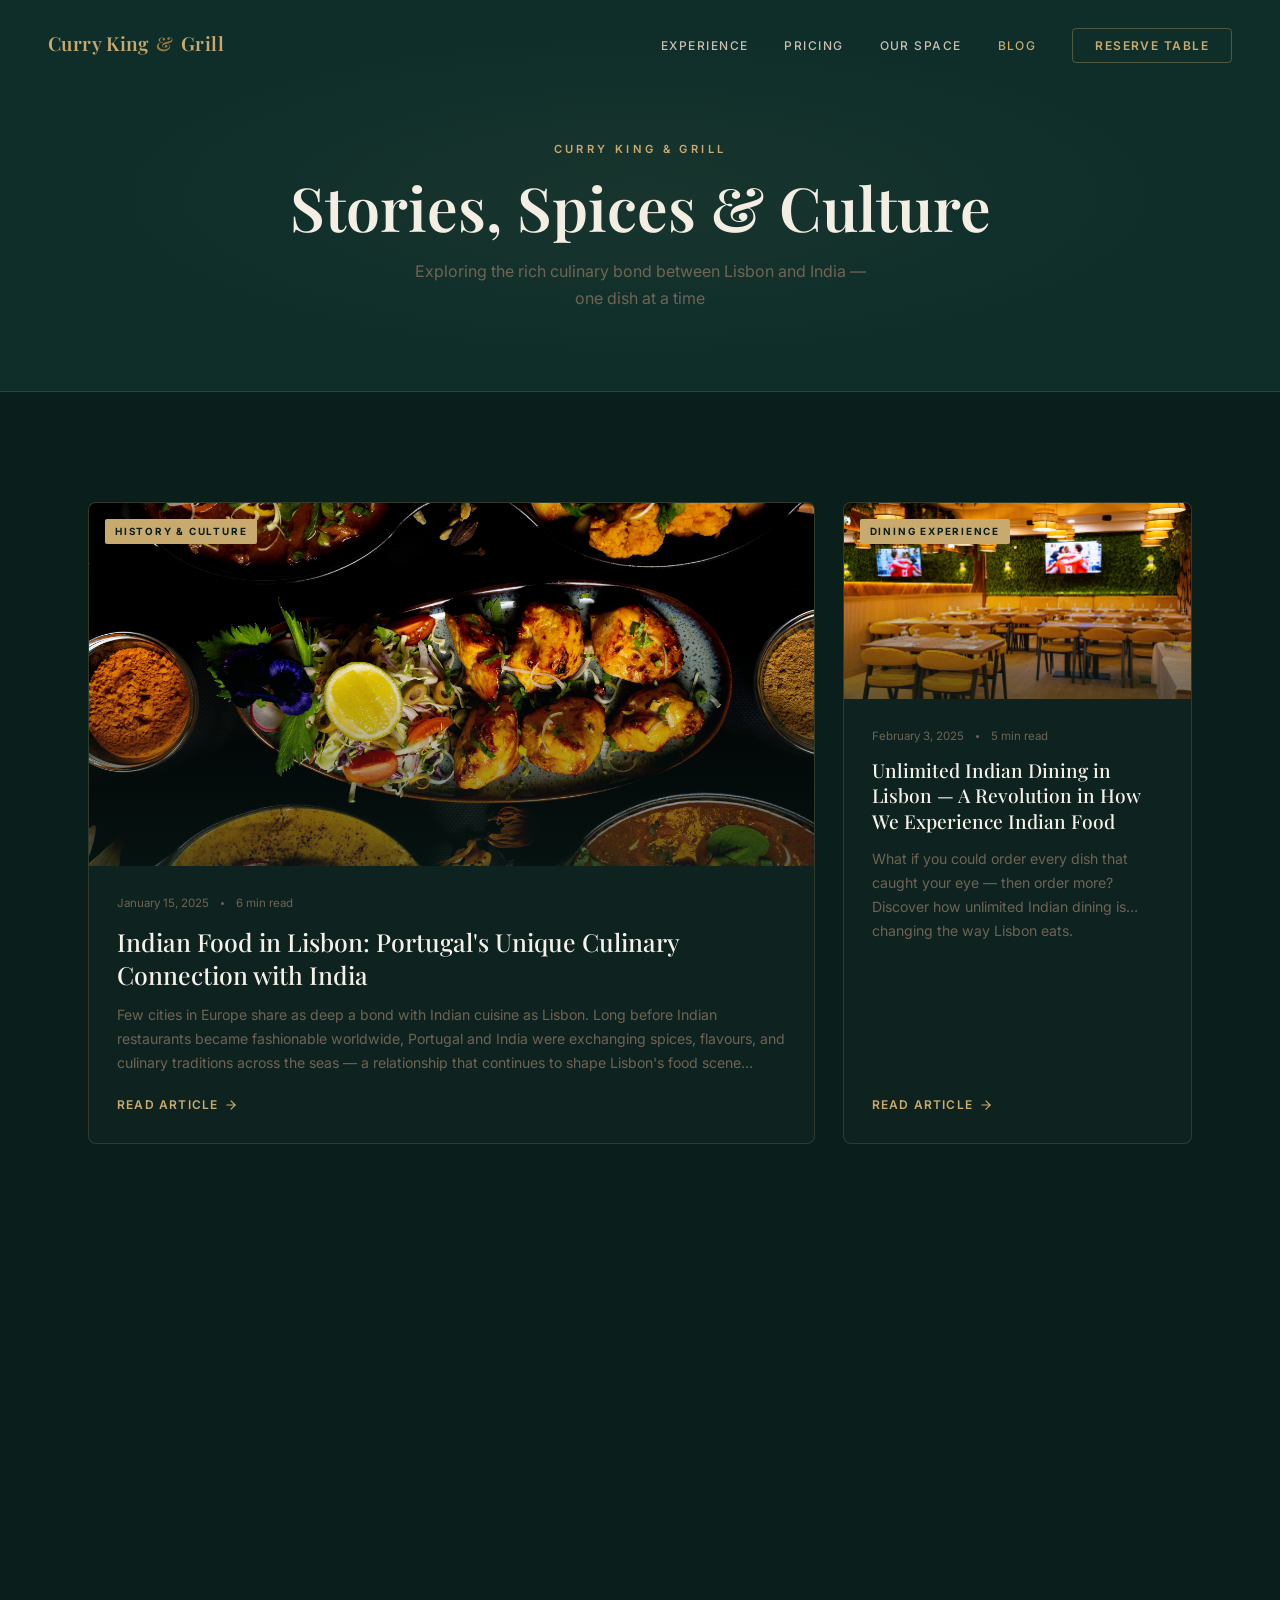
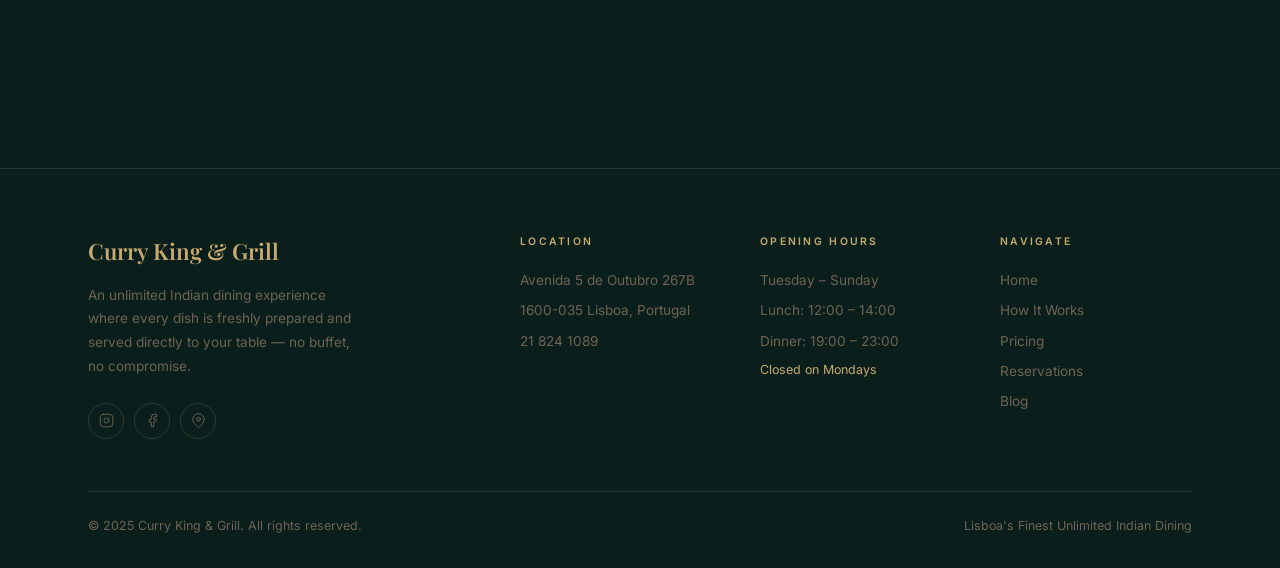
==== commit a06c7468: "Update opening hours: closed Mondays, lunch 12-14h, dinner 19-23h - Change all footers from Monday–S" ====
--- a/blog.html
+++ b/blog.html
@@ -200,10 +200,10 @@
                 <div class="footer__col">
                     <h4>Opening Hours</h4>
                     <ul>
-                        <li>Monday – Sunday</li>
-                        <li>Lunch: 12:00 – 16:00</li>
-                        <li>Dinner: 17:00 – 23:00</li>
-                        <li class="footer__open-badge">Open 7 days a week</li>
+                        <li>Tuesday – Sunday</li>
+                        <li>Lunch: 12:00 – 14:00</li>
+                        <li>Dinner: 19:00 – 23:00</li>
+                        <li class="footer__open-badge">Closed on Mondays</li>
                     </ul>
                 </div>
                 <div class="footer__col">
